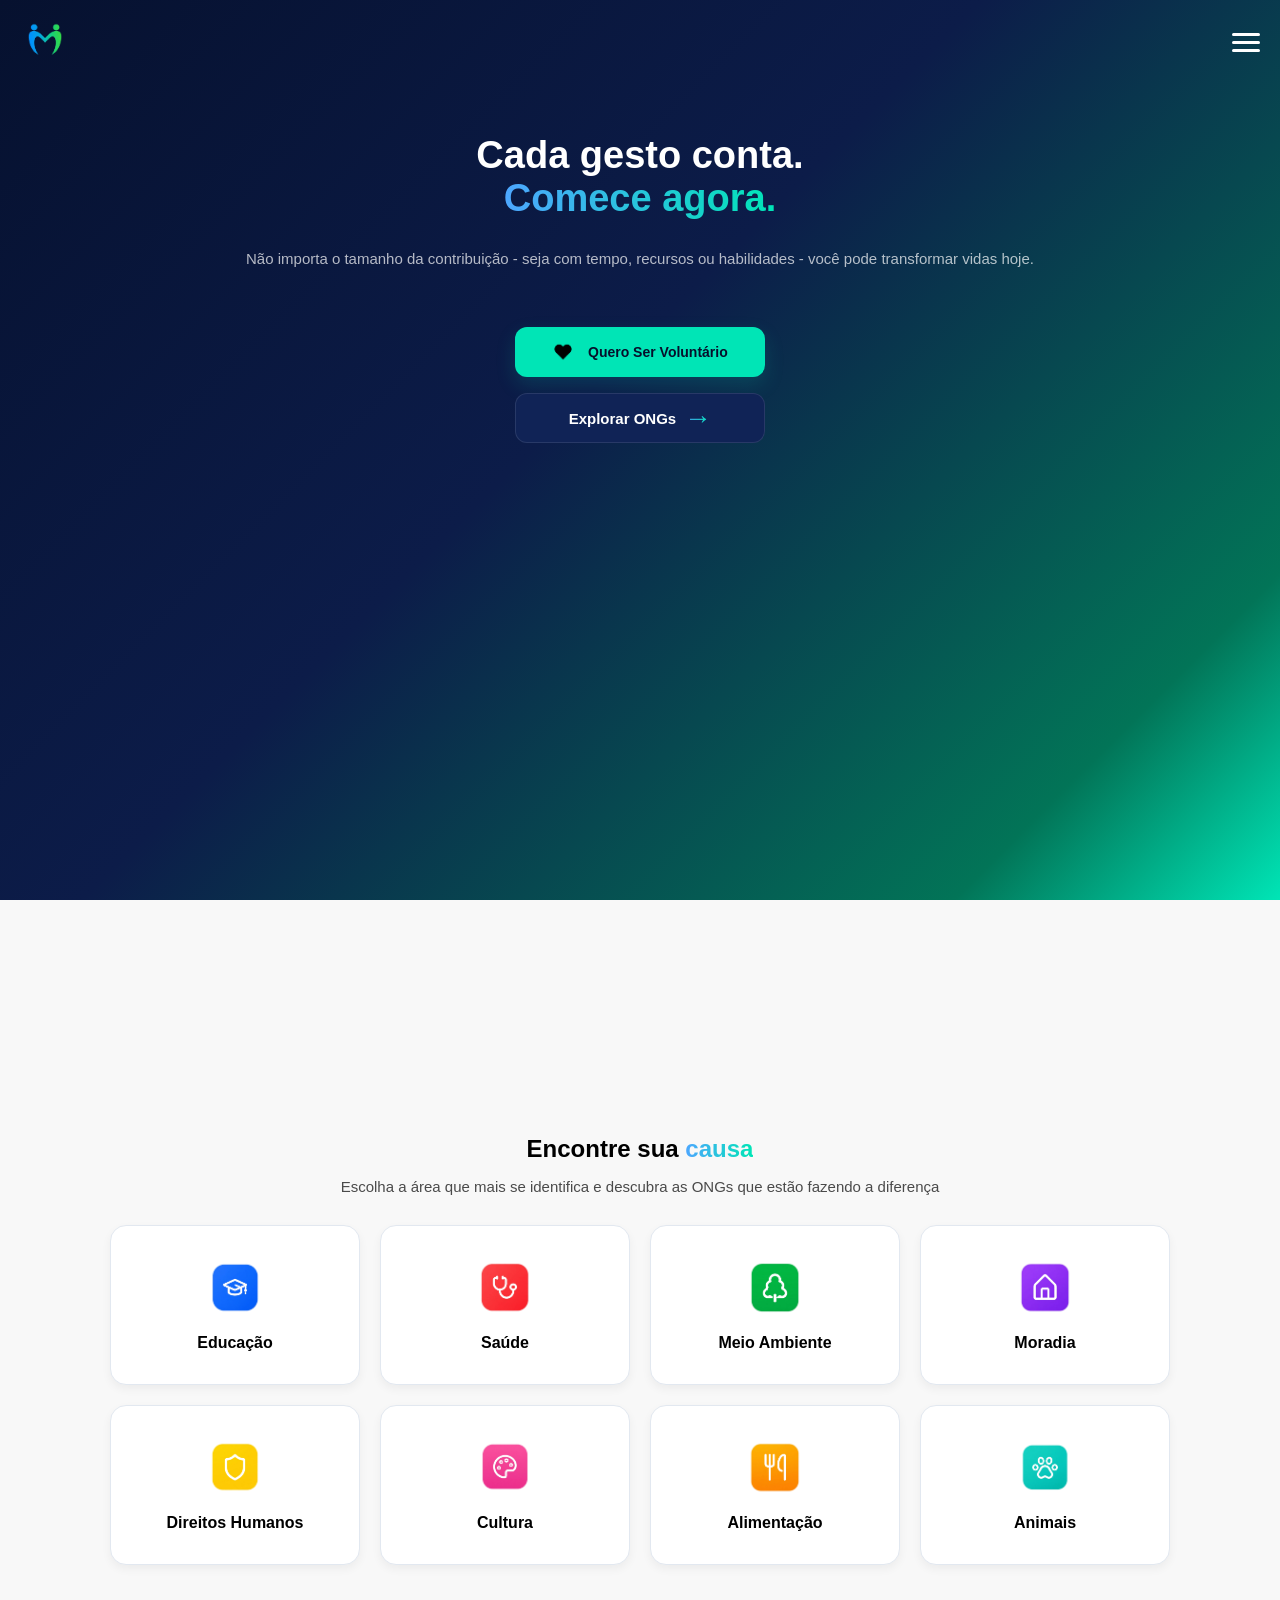
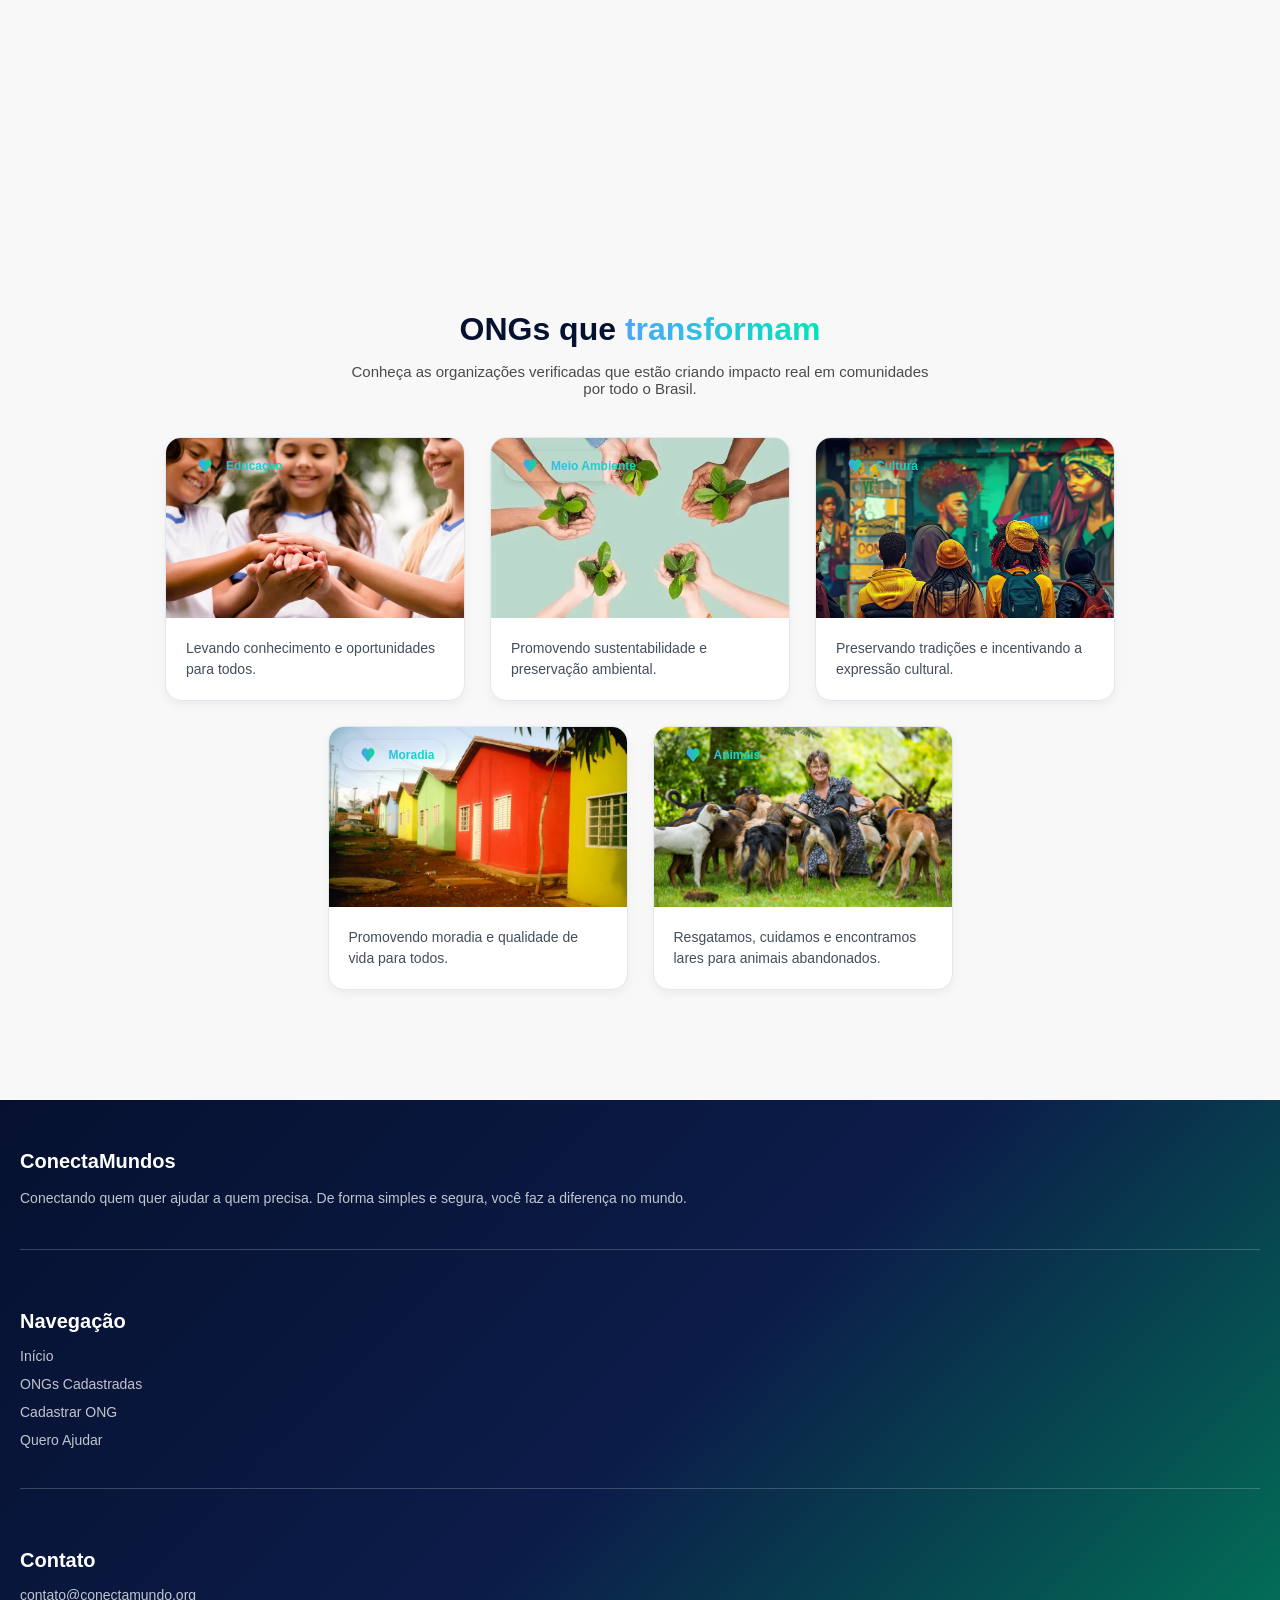
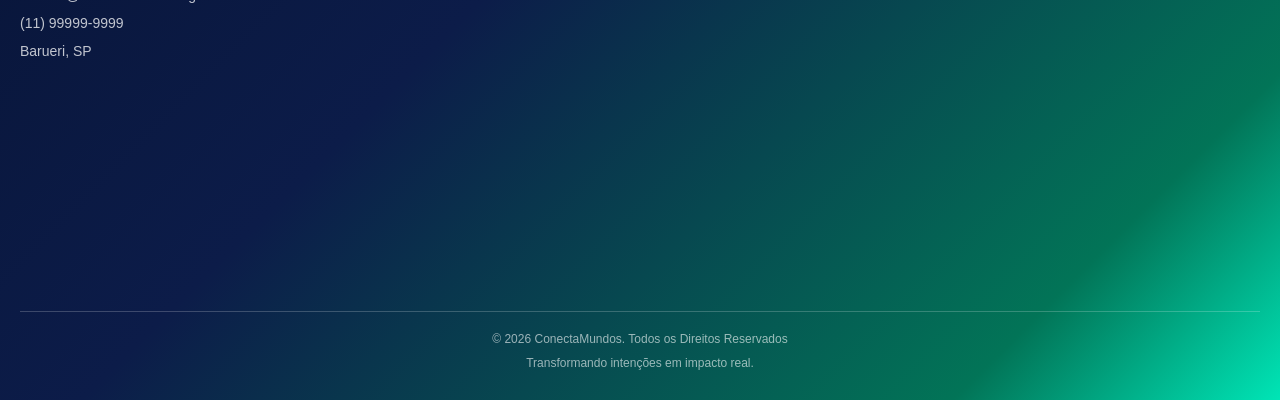
==== app/views/pages/index.html @ dbb987ae "Adicionando estrutura de pastas, footer, links, navegação mobile" ====
<!DOCTYPE html>
<html lang="pt-br">

<head>
    <meta charset="UTF-8">
    <meta name="viewport" content="width=device-width, initial-scale=1.0">
    <link rel="stylesheet" href="../../public/css/style.css">
    <title>Conecta Mundos</title>
</head>

<body>
    <section class="inicio" id="tela-inicio">
        <header>
            <div class="logo">
                <img class="logo-img" src="../../public/imagem/logo_degrade.png" alt="Logo Conecta Mundos">
            </div>

            <button class="hamburger" id="hamburger-btn" aria-label="Abrir menu">
                <span class="bar"></span>
                <span class="bar"></span>
                <span class="bar"></span>
            </button>


            <nav class="nav-menu" id="nav-menu">
                <ul>
                    <li><a href="#tela-inicio">Início</a></li>
                    <li><a href="#tela-causas">Causas</a></li>
                    <li><a href="#ongs">ONGs</a></li>
                    <li><a href="../../views/pages/login-pessoa.html" class="nav-btn">Login</a></li>
                    <li><a href="../../views/pages/cadastro-ong.html" class="nav-btn">Cadastrar ONG</a></li>
                </ul>
            </nav>
        </header>
        <main>
            <div>
                <h2 class="title">
                    Cada gesto conta. <br> <span>Comece agora.</span>
                </h2>
                <p class="inicio-p">Não importa o tamanho da contribuição - seja com tempo, recursos ou habilidades -
                    você pode transformar vidas hoje.</p>
            </div>
            <div class="botoes-hero">
                <button class="btn-voluntario">
                    <img class="coracao-icone" src="../../public/imagem/coracao.png" alt="">
                    Quero Ser Voluntário
                </button>
                <button class="btn-explorar">
                    Explorar ONGs <span class="seta">→</span>
                </button>
            </div>
        </main>
    </section>

    <section class="causas" id="tela-causas">
        <div class="texto-causas">
            <h2>Encontre sua <span>causa</span></h2>
            <p>Escolha a área que mais se identifica e descubra as ONGs que estão fazendo a diferença</p>
        </div>

        <div class="grid-causas">
            <div class="card">
                <div class="img-container"><img src="../../public/imagem/educacao_img.png" alt="Educação"></div>
                <p>Educação</p>
            </div>
            <div class="card">
                <div class="img-container"><img src="../../public/imagem/saude_img.png" alt="Saúde"></div>
                <p>Saúde</p>
            </div>
            <div class="card">
                <div class="img-container"><img src="../../public/imagem/ambiente_img.png" alt="Meio Ambiente"></div>
                <p>Meio Ambiente</p>
            </div>
            <div class="card">
                <div class="img-container"><img src="../../public/imagem/moradia_img.png" alt="Moradia"></div>
                <p>Moradia</p>
            </div>
            <div class="card">
                <div class="img-container"><img src="../../public/imagem/seguranca_img.png" alt="Direitos Humanos">
                </div>
                <p>Direitos Humanos</p>
            </div>
            <div class="card">
                <div class="img-container"><img src="../../public/imagem/cultura_img.png" alt="Cultura"></div>
                <p>Cultura</p>
            </div>
            <div class="card">
                <div class="img-container"><img src="../../public/imagem/alimentacao.png" alt="Alimentação"></div>
                <p>Alimentação</p>
            </div>
            <div class="card">
                <div class="img-container"><img src="../../public/imagem/animais_img.png" alt="Animais"></div>
                <p>Animais</p>
            </div>
        </div>
    </section>

    <section class="secao-ongs" id="ongs">
        <div class="container-ongs">
            <div class="titulo-ongs">
                <h1>ONGs que <span class="degrade-texto">transformam</span></h1>
                <p>Conheça as organizações verificadas que estão criando impacto real em comunidades por todo o Brasil.
                </p>
            </div>

            <div class="grid-ongs">
                <div class="card-ong">
                    <div class="banner-ong" style="background-image: url('../../public/imagem/ONGs_educacao.webp');">
                        <span class="tag-ong">
                            <img src="../../public/imagem/coracao.png" alt="" class="mini-coracao-tag">
                            Educação
                        </span>
                    </div>
                    <div class="info-ong">
                        <p>Levando conhecimento e oportunidades para todos.</p>
                    </div>
                </div>

                <div class="card-ong">
                    <div class="banner-ong" style="background-image: url('../../public/imagem/ONGs_ambiental.webp');">
                        <span class="tag-ong">
                            <img src="../../public/imagem/coracao.png" alt="" class="mini-coracao-tag">
                            Meio Ambiente
                        </span>
                    </div>
                    <div class="info-ong">
                        <p>Promovendo sustentabilidade e preservação ambiental.</p>
                    </div>
                </div>

                <div class="card-ong">
                    <div class="banner-ong" style="background-image: url('../../public/imagem/ONGs_cultura.avif');">
                        <span class="tag-ong">
                            <img src="../../public/imagem/coracao.png" alt="" class="mini-coracao-tag">
                            Cultura
                        </span>
                    </div>
                    <div class="info-ong">
                        <p>Preservando tradições e incentivando a expressão cultural.</p>
                    </div>
                </div>

                <div class="card-ong">
                    <div class="banner-ong" style="background-image: url('../../public/imagem/ONGs_moradia.jpg');">
                        <span class="tag-ong">
                            <img src="../../public/imagem/coracao.png" alt="" class="mini-coracao-tag">
                            Moradia
                        </span>
                    </div>
                    <div class="info-ong">
                        <p>Promovendo moradia e qualidade de vida para todos.</p>
                    </div>
                </div>

                <div class="card-ong">
                    <div class="banner-ong" style="background-image: url('../../public/imagem/ONGs_animais.jpg');">
                        <span class="tag-ong">
                            <img src="../../public/imagem/coracao.png" alt="" class="mini-coracao-tag">
                            Animais
                        </span>
                    </div>
                    <div class="info-ong">
                        <p>Resgatamos, cuidamos e encontramos lares para animais abandonados.</p>
                    </div>
                </div>
            </div>
        </div>
    </section>

    <footer class="footer-principal">
        <div class="footer-container">
            <div class="footer-coluna">
                <h3>ConectaMundos</h3>
                <p>Conectando quem quer ajudar a quem precisa. De forma simples e segura, você faz a diferença no mundo.
                </p>
            </div>

            <div class="footer-bottom"></div>

            <div class="footer-coluna">
                <h3>Navegação</h3>
                <ul>
                    <li><a href="#tela-inicio">Início</a></li>
                    <li><a href="#ongs">ONGs Cadastradas</a></li>
                    <li><a href="../../views/pages/cadastro-ong.html">Cadastrar ONG</a></li>
                    <li><a href="#tela-inicio">Quero Ajudar</a></li>
                </ul>
            </div>

            <div class="footer-bottom"></div>

            <div class="footer-coluna">
                <h3>Contato</h3>
                <ul>
                    <li>contato@conectamundo.org</li>
                    <li>(11) 99999-9999</li>
                    <li>Barueri, SP</li>
                </ul>
            </div>
        </div>

        <div class="footer-bottom">
            <p>&copy; 2026 ConectaMundos. Todos os Direitos Reservados</p>
            <p>Transformando intenções em impacto real.</p>
        </div>
    </footer>



    <script src="../../public/js/script.js"></script>
</body>

</html>
---- app/public/css/style.css ----
* {
    margin: 0;
    padding: 0;
    box-sizing: border-box;
    font-family: 'Inter', sans-serif;
    text-decoration: none;
}

html {
    scroll-behavior: smooth;
}

header {
    padding: 15px 20px;
    display: flex;
    justify-content: space-between;
    align-items: center;
    position: relative;
    z-index: 1000;
}

.logo-img {
    width: 50px;
    
}

.hamburger {
    display: flex;
    flex-direction: column;
    gap: 5px;
    background: transparent;
    border: none;
    cursor: pointer;
    z-index: 1001;
}

.hamburger .bar {
    width: 28px;
    height: 3px;
    background: #FFFFFF;
    -webkit-text-fill-color: initial;
    border-radius: 3px;
    transition: all 0.3s ease-in-out;
}

.nav-menu {
    position: fixed;
    top: 0;
    right: -100%;
    width: 70%;
    max-width: 300px;
    height: 100vh;
    background-color: #06112f;
    box-shadow: -5px 0 20px rgba(0, 0, 0, 0.4);
    display: flex;
    justify-content: center;
    align-items: center;
    transition: right 0.3s ease-in-out;
}

.nav-menu.active {
    right: 0;
}

.nav-menu ul {
    list-style: none;
    display: flex;
    flex-direction: column;
    gap: 30px;
    text-align: center;
}

.nav-menu a {
    color: #FFFFFF;
    font-size: 18px;
    font-weight: 600;
    transition: color 0.2s ease;
}

.nav-menu a:hover {
    color: #00E5B6;
}

.nav-menu .nav-btn {
    background-color: #00E5B6;
    color: #06102b;
    padding: 10px 20px;
    border-radius: 10px;
    font-weight: 700;
}

.nav-menu .nav-btn:hover {
    background-color: #00c9a0;
    color: #06102b;
}

.inicio {
    width: 100vw;
    height: 100vh;
    background: linear-gradient(135deg, #06112f 0%, #0c1c49 45%, #027457 85%, #00e5b6 100%);
}

main {
    gap: 40px;
    margin-top: 50px;
    color: white;
    display: flex;
    flex-direction: column;
    justify-content: center;
    align-items: center;
}

.title {
    font-family: Arial, Helvetica, sans-serif;
    text-align: center;
    font-size: 38px;
}

span {
    background: linear-gradient(90deg, #4da6ff, #00e5b6);
    -webkit-background-clip: text;
    background-clip: text;
    -webkit-text-fill-color: transparent;
}

.inicio-p {
    color: rgba(255, 255, 255, 0.7);
    margin-top: 30px;
    margin-left: 30px;
    margin-right: 30px;
    text-align: center;
    font-size: 15px;
}

.botoes-hero {
    margin-top: 20px;
    display: flex;
    flex-direction: column;
    gap: 16px;
}

.btn-voluntario {
    width: 250px;
    height: 50px;
    display: flex;
    align-items: center;
    gap: 5px;
    background-color: #00E5B6;
    border: none;
    padding: 16px 28px;
    border-radius: 12px;
    color: #06102b;
    font-size: 14px;
    font-weight: 700;
    cursor: pointer;
    box-shadow: 0px 8px 20px rgba(0, 229, 182, 0.15);
    transition: transform 0.2s ease, box-shadow 0.2s ease;
}

.btn-voluntario:hover {
    transform: translateY(-2px);
    box-shadow: 0px 12px 24px rgba(0, 229, 182, 0.3);
}

.coracao-icone {
    width: 40px;
    filter: brightness(0);
}

.btn-explorar {
    width: 250px;
    height: 50px;
    display: flex;
    justify-content: center;
    align-items: center;
    gap: 8px;
    background-color: #102356;
    border: 1px solid rgba(255, 255, 255, 0.1);
    padding: 16px 28px;
    border-radius: 12px;
    color: #FFFFFF;
    font-size: 15px;
    font-weight: 700;
    cursor: pointer;
    transition: transform 0.2s ease, background-color 0.2s ease;
}

.btn-explorar:hover {
    transform: translateY(-2px);
    background-color: #162e72;
}

.seta {
    font-size: 1.7rem;
}

section {
    height: 100vh;
    width: 100vw;
}

.causas {
    background-color: #F8F8F8;
    display: flex;
    justify-content: center;
    align-items: center;
    flex-direction: column;
    gap: 30px;
    padding: 60px 20px;
    height: auto; 
    min-height: 100vh;
}

.texto-causas {
    text-align: center;
}

.texto-causas p {
    color: rgba(0, 0, 0, 0.7); 
    margin-top: 15px;
    text-align: center;
    font-size: 15px;
}

.grid-causas {
    display: flex;
    flex-wrap: wrap; 
    justify-content: center;
    gap: 20px;
    max-width: 1100px;
    width: 100%;
}

.card {
    background-color: #FFFFFF;
    border-radius: 16px;
    padding: 20px 10px;
    display: flex;
    flex-direction: column;
    align-items: center;
    justify-content: center;
    gap: 16px;
    border: 1px solid #E2E8F0;
    box-shadow: 0px 4px 10px rgba(0, 0, 0, 0.05);
    transition: all 0.2s ease-in-out;
    cursor: pointer;
    width: 250px; 
    height: 160px;
}

.card:hover {
    transform: translateY(-5px);
    box-shadow: 0px 8px 18px rgba(0, 0, 0, 0.1);
    border-color: #a2c0e4;
}

.img-container {
    width: 60px;
    height: 60px;
    display: flex;
    align-items: center;
    justify-content: center;
}

.img-container img {
    max-width: 100%;
    max-height: 100%;
    object-fit: contain;
}

.card p {
    font-size: 16px;
    font-weight: 700;
    color: #000000;
}

.secao-ongs {
    background-color: #F8F8F8;
    width: 100vw;
    height: auto;
    min-height: 100vh;
    padding: 60px 20px;
    display: flex;
    justify-content: center;
    align-items: center;
    box-sizing: border-box;
}

.container-ongs {
    max-width: 1100px;
    width: 100%;
    display: flex;
    flex-direction: column;
    align-items: center;
    gap: 40px;
}

.titulo-ongs {
    display: flex;
    flex-direction: column;
    align-items: center;
    text-align: center;
}

.titulo-ongs h1 {
    font-size: 32px;
    font-weight: 700;
    color: #06112f;
    margin-bottom: 15px;
}

.titulo-ongs p {
    color: rgba(0, 0, 0, 0.7);
    font-size: 15px;
    max-width: 600px;
}

.grid-ongs {
    display: flex;
    flex-direction: row;
    flex-wrap: wrap;
    justify-content: center;
    align-items: stretch;
    gap: 25px;
    width: 100%;
}

.card-ong {
    background-color: #FFFFFF;
    border-radius: 16px;
    overflow: hidden;
    width: 300px;
    display: flex;
    flex-direction: column;
    border: 1px solid #E2E8F0;
    box-shadow: 0px 4px 10px rgba(0, 0, 0, 0.05);
    cursor: pointer;
}

.card-ong:hover {
    transform: translateY(-5px);
    box-shadow: 0px 12px 24px rgba(0, 0, 0, 0.1);
}

.banner-ong {
    height: 180px;
    width: 100%;
    background-size: cover;
    background-position: center;
    display: flex;
    flex-direction: column;
    justify-content: flex-start;
    align-items: flex-start;
    padding: 12px;
    box-sizing: border-box;
}

.tag-ong {
    background-color: rgb(255, 255, 255);
    padding: 6px 12px;
    border-radius: 20px;
    display: flex;
    flex-direction: row;
    align-items: center;
    gap: 6px;
    font-size: 12px;
    font-weight: 700;
    color: #06112f;
    box-shadow: 0 2px 6px rgba(0,0,0,0.1);
}

.mini-coracao-tag {
    width: 30px;
    height: 20px;
}

.info-ong {
    display: flex;
    flex-direction: column;
    padding: 20px;
}

.info-ong p {
    font-size: 14px;
    color: #434e5c;
    line-height: 1.5;
    margin: 0;
}

.footer-principal {
    width: 100vw;
    min-height: 100vh;
    background: linear-gradient(135deg, #06112f 0%, #0c1c49 45%, #027457 85%, #00e5b6 100%);
    color: #FFFFFF;
    display: flex;
    flex-direction: column;
    justify-content: space-between;
    padding: 50px 20px 30px 20px;
    box-sizing: border-box;
}

.footer-container {
    display: flex;
    flex-direction: column;
    gap: 40px;
    width: 100%;
}

.footer-coluna {
    display: flex;
    flex-direction: column;
    gap: 15px;
}

.footer-coluna h3 {
    font-size: 20px;
    font-weight: 700;
}

.footer-coluna p {
    font-size: 14px;
    color: rgba(255, 255, 255, 0.75);
    line-height: 1.5;
}

.footer-coluna ul {
    list-style: none;
    display: flex;
    flex-direction: column;
    gap: 12px;
}

.footer-coluna ul li, 
.footer-coluna ul a {
    font-size: 14px;
    color: rgba(255, 255, 255, 0.75);
    transition: color 0.2s ease;
}

.footer-coluna ul a:hover {
    color: #00E5B6;
}

.footer-bottom {
    border-top: 1px solid rgba(255, 255, 255, 0.2);
    padding-top: 20px;
    display: flex;
    flex-direction: column;
    gap: 10px;
    text-align: center;
}

.footer-bottom p {
    font-size: 12px;
    color: rgba(255, 255, 255, 0.6);
}
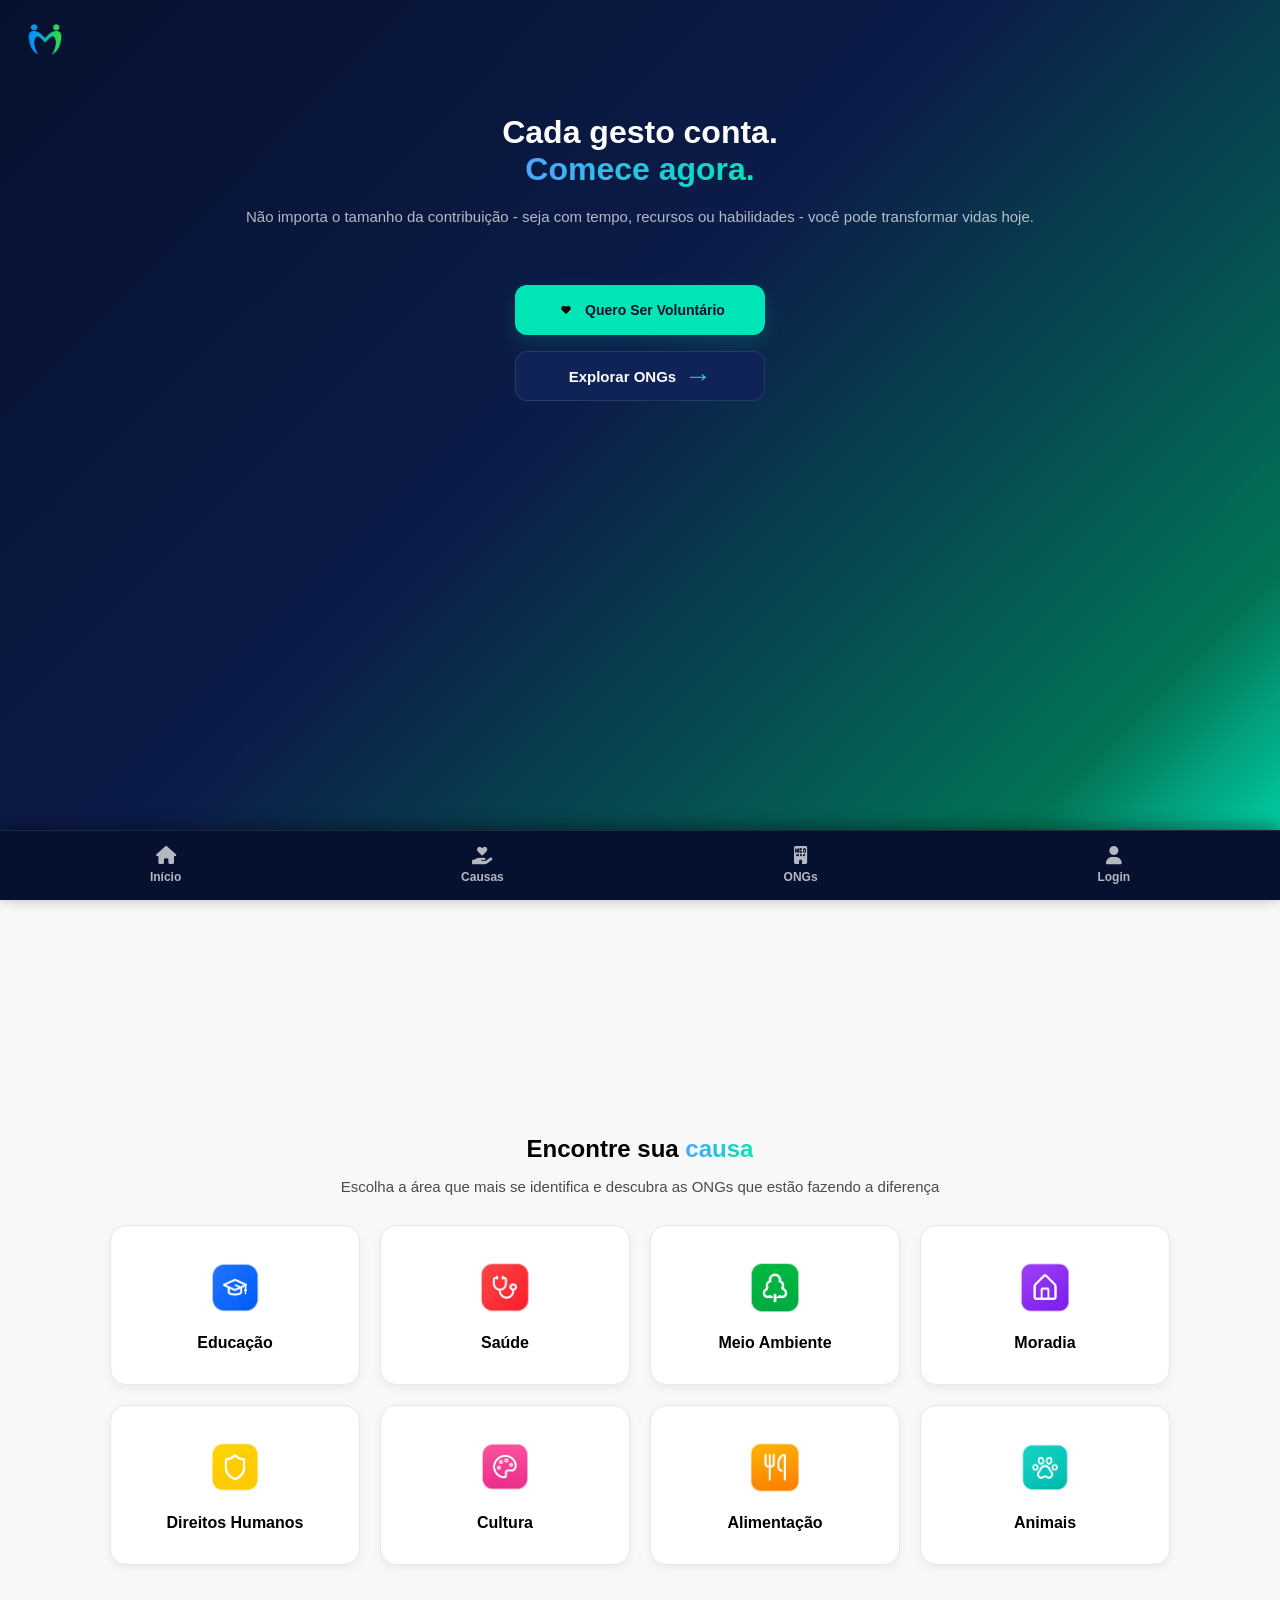
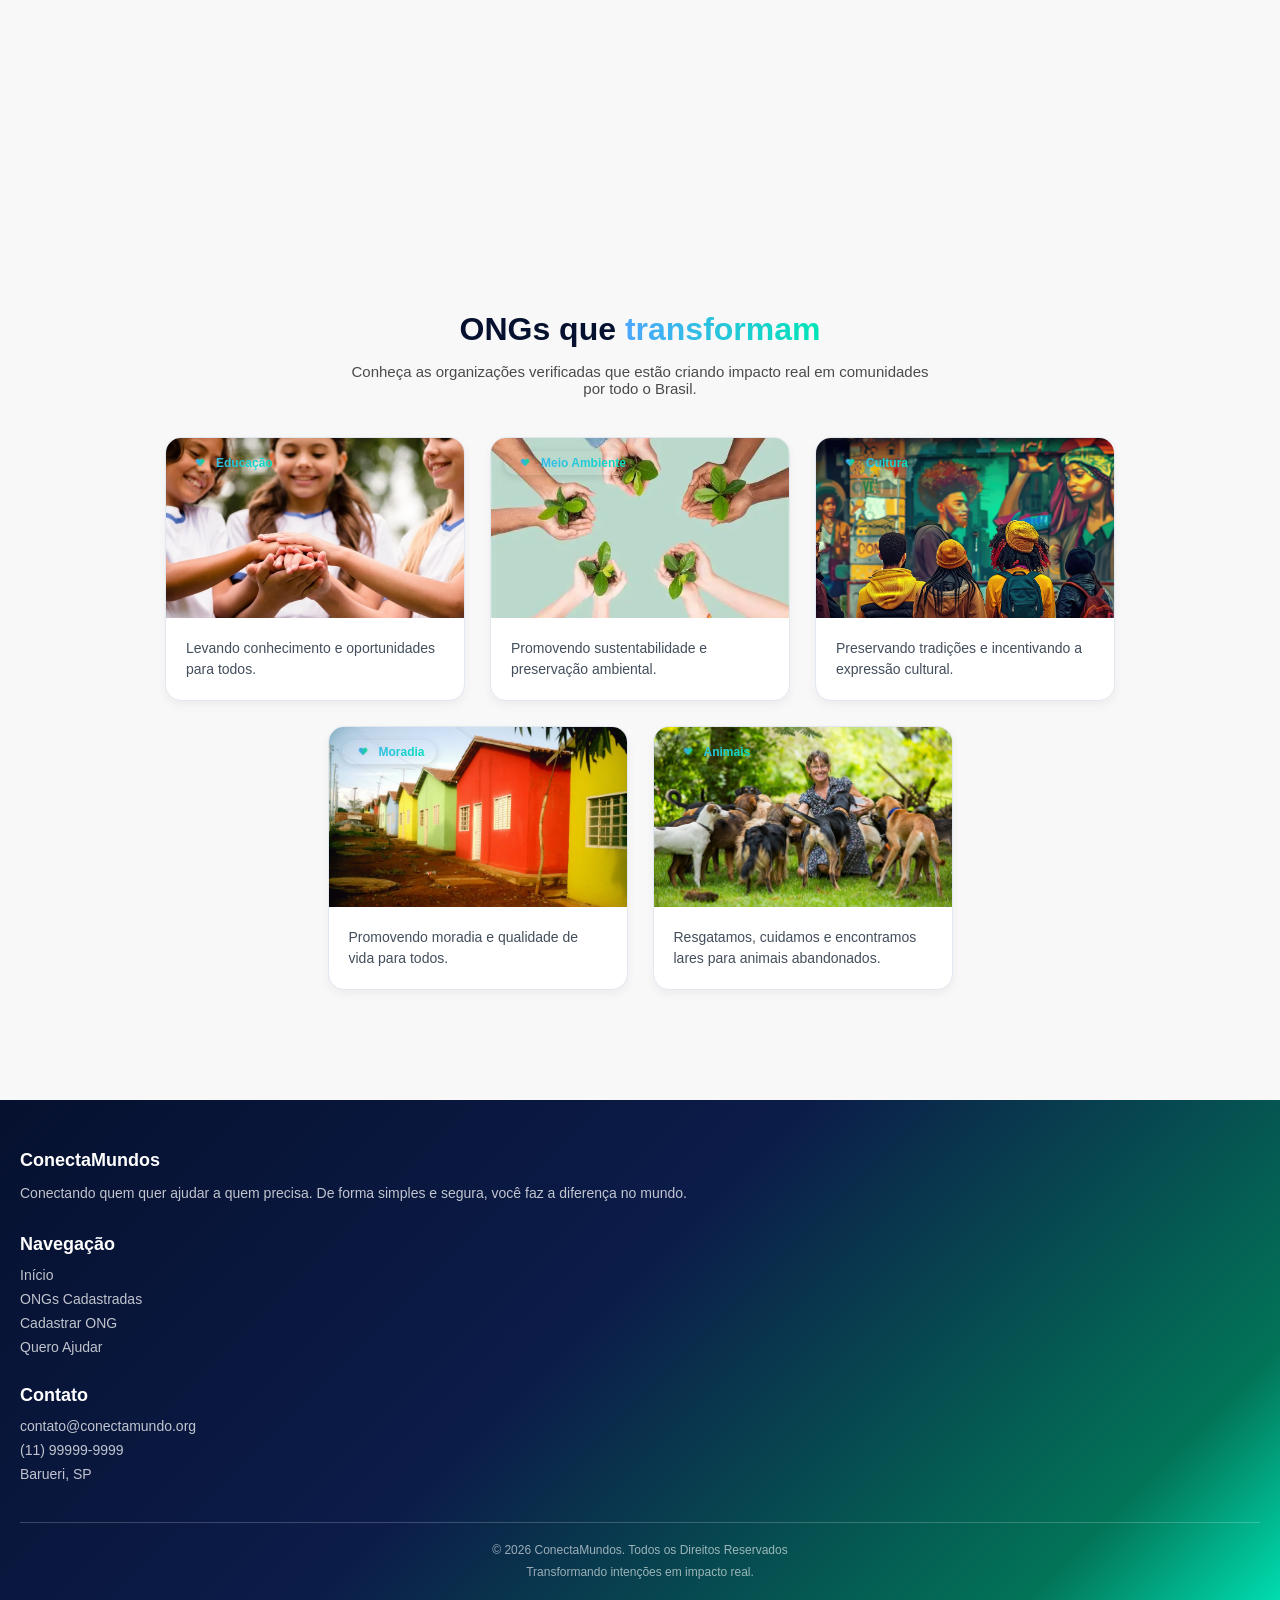
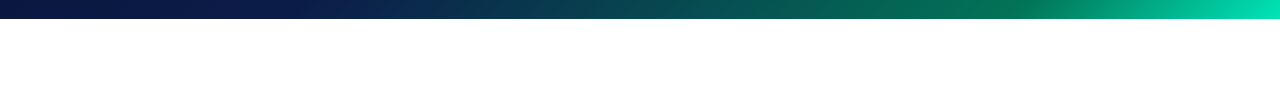
==== commit 1c8c1044: "Adicionando nav melhorada, tela de login ONGs, Icones, padronização de tamahos de imagens" ====
--- a/app/views/pages/index.html
+++ b/app/views/pages/index.html
@@ -5,6 +5,7 @@
     <meta charset="UTF-8">
     <meta name="viewport" content="width=device-width, initial-scale=1.0">
     <link rel="stylesheet" href="../../public/css/style.css">
+    <link rel="stylesheet" href="https://cdnjs.cloudflare.com/ajax/libs/font-awesome/6.5.2/css/all.min.css">
     <title>Conecta Mundos</title>
 </head>
 
@@ -14,31 +15,14 @@
             <div class="logo">
                 <img class="logo-img" src="../../public/imagem/logo_degrade.png" alt="Logo Conecta Mundos">
             </div>
-
-            <button class="hamburger" id="hamburger-btn" aria-label="Abrir menu">
-                <span class="bar"></span>
-                <span class="bar"></span>
-                <span class="bar"></span>
-            </button>
-
-
-            <nav class="nav-menu" id="nav-menu">
-                <ul>
-                    <li><a href="#tela-inicio">Início</a></li>
-                    <li><a href="#tela-causas">Causas</a></li>
-                    <li><a href="#ongs">ONGs</a></li>
-                    <li><a href="../../views/pages/login-pessoa.html" class="nav-btn">Login</a></li>
-                    <li><a href="../../views/pages/cadastro-ong.html" class="nav-btn">Cadastrar ONG</a></li>
-                </ul>
-            </nav>
         </header>
+
         <main>
             <div>
                 <h2 class="title">
                     Cada gesto conta. <br> <span>Comece agora.</span>
                 </h2>
-                <p class="inicio-p">Não importa o tamanho da contribuição - seja com tempo, recursos ou habilidades -
-                    você pode transformar vidas hoje.</p>
+                <p class="inicio-p">Não importa o tamanho da contribuição - seja com tempo, recursos ou habilidades - você pode transformar vidas hoje.</p>
             </div>
             <div class="botoes-hero">
                 <button class="btn-voluntario">
@@ -76,8 +60,7 @@
                 <p>Moradia</p>
             </div>
             <div class="card">
-                <div class="img-container"><img src="../../public/imagem/seguranca_img.png" alt="Direitos Humanos">
-                </div>
+                <div class="img-container"><img src="../../public/imagem/seguranca_img.png" alt="Direitos Humanos"></div>
                 <p>Direitos Humanos</p>
             </div>
             <div class="card">
@@ -99,8 +82,7 @@
         <div class="container-ongs">
             <div class="titulo-ongs">
                 <h1>ONGs que <span class="degrade-texto">transformam</span></h1>
-                <p>Conheça as organizações verificadas que estão criando impacto real em comunidades por todo o Brasil.
-                </p>
+                <p>Conheça as organizações verificadas que estão criando impacto real em comunidades por todo o Brasil.</p>
             </div>
 
             <div class="grid-ongs">
@@ -171,11 +153,8 @@
         <div class="footer-container">
             <div class="footer-coluna">
                 <h3>ConectaMundos</h3>
-                <p>Conectando quem quer ajudar a quem precisa. De forma simples e segura, você faz a diferença no mundo.
-                </p>
-            </div>
-
-            <div class="footer-bottom"></div>
+                <p>Conectando quem quer ajudar a quem precisa. De forma simples e segura, você faz a diferença no mundo.</p>
+            </div>
 
             <div class="footer-coluna">
                 <h3>Navegação</h3>
@@ -187,8 +166,6 @@
                 </ul>
             </div>
 
-            <div class="footer-bottom"></div>
-
             <div class="footer-coluna">
                 <h3>Contato</h3>
                 <ul>
@@ -205,7 +182,35 @@
         </div>
     </footer>
 
-
+    <!-- Barra de Navegação Fixa Inferior -->
+    <nav class="nav-bottom" id="nav-menu">
+        <ul>
+            <li>
+                <a href="#tela-inicio">
+                    <i class="fa-solid fa-house"></i>
+                    <span>Início</span>
+                </a>
+            </li>
+            <li>
+                <a href="#tela-causas">
+                    <i class="fa-solid fa-hand-holding-heart"></i>
+                    <span>Causas</span>
+                </a>
+            </li>
+            <li>
+                <a href="#ongs">
+                    <i class="fa-solid fa-building-ngo"></i>
+                    <span>ONGs</span>
+                </a>
+            </li>
+            <li>
+                <a href="../../views/pages/login-pessoa.html">
+                    <i class="fa-solid fa-user"></i>
+                    <span>Login</span>
+                </a>
+            </li>
+        </ul>
+    </nav>
 
     <script src="../../public/js/script.js"></script>
 </body>
--- a/app/public/css/style.css
+++ b/app/public/css/style.css
@@ -10,90 +10,75 @@
     scroll-behavior: smooth;
 }
 
+body {
+    padding-bottom: 70px; 
+}
+
 header {
     padding: 15px 20px;
     display: flex;
-    justify-content: space-between;
-    align-items: center;
     position: relative;
     z-index: 1000;
 }
 
 .logo-img {
     width: 50px;
-    
-}
-
-.hamburger {
-    display: flex;
-    flex-direction: column;
+}
+
+/* === MENU DE NAVEGAÇÃO INFERIOR FIXO (MOBILE FIRST) === */
+.nav-bottom {
+    position: fixed;
+    bottom: 0;
+    left: 0;
+    width: 100%;
+    height: 70px;
+    background-color: #06112f;
+    box-shadow: 0 -4px 15px rgba(0, 0, 0, 0.4);
+    display: flex;
+    justify-content: center;
+    align-items: center;
+    z-index: 2000;
+    border-top: 1px solid rgba(255, 255, 255, 0.1);
+}
+
+.nav-bottom ul {
+    list-style: none;
+    display: flex;
+    justify-content: space-around;
+    align-items: center;
+    width: 100%;
+    padding: 0 10px;
+}
+
+.nav-bottom a {
+    color: rgba(255, 255, 255, 0.7);
+    font-size: 12px;
+    font-weight: 600;
+    display: flex;
+    flex-direction: column;
+    align-items: center;
     gap: 5px;
-    background: transparent;
-    border: none;
-    cursor: pointer;
-    z-index: 1001;
-}
-
-.hamburger .bar {
-    width: 28px;
-    height: 3px;
-    background: #FFFFFF;
-    -webkit-text-fill-color: initial;
-    border-radius: 3px;
-    transition: all 0.3s ease-in-out;
-}
-
-.nav-menu {
-    position: fixed;
-    top: 0;
-    right: -100%;
-    width: 70%;
-    max-width: 300px;
-    height: 100vh;
-    background-color: #06112f;
-    box-shadow: -5px 0 20px rgba(0, 0, 0, 0.4);
-    display: flex;
-    justify-content: center;
-    align-items: center;
-    transition: right 0.3s ease-in-out;
-}
-
-.nav-menu.active {
-    right: 0;
-}
-
-.nav-menu ul {
-    list-style: none;
-    display: flex;
-    flex-direction: column;
-    gap: 30px;
-    text-align: center;
-}
-
-.nav-menu a {
-    color: #FFFFFF;
+    transition: color 0.2s ease;
+}
+
+.nav-bottom a i {
     font-size: 18px;
-    font-weight: 600;
-    transition: color 0.2s ease;
-}
-
-.nav-menu a:hover {
+}
+
+/* Sobrescreve a regra global de span para manter a cor normal no menu */
+.nav-bottom a span {
+    background: none;
+    -webkit-background-clip: initial;
+    background-clip: initial;
+    -webkit-text-fill-color: currentColor;
+}
+
+.nav-bottom a:hover,
+.nav-bottom a:active {
     color: #00E5B6;
 }
 
-.nav-menu .nav-btn {
-    background-color: #00E5B6;
-    color: #06102b;
-    padding: 10px 20px;
-    border-radius: 10px;
-    font-weight: 700;
-}
-
-.nav-menu .nav-btn:hover {
-    background-color: #00c9a0;
-    color: #06102b;
-}
-
+/* Estilos das seções */
 .inicio {
     width: 100vw;
     height: 100vh;
@@ -102,7 +87,7 @@
 
 main {
     gap: 40px;
-    margin-top: 50px;
+    margin-top: 30px;
     color: white;
     display: flex;
     flex-direction: column;
@@ -113,7 +98,7 @@
 .title {
     font-family: Arial, Helvetica, sans-serif;
     text-align: center;
-    font-size: 38px;
+    font-size: 32px;
 }
 
 span {
@@ -125,9 +110,7 @@
 
 .inicio-p {
     color: rgba(255, 255, 255, 0.7);
-    margin-top: 30px;
-    margin-left: 30px;
-    margin-right: 30px;
+    margin: 20px 30px 0 30px;
     text-align: center;
     font-size: 15px;
 }
@@ -137,6 +120,7 @@
     display: flex;
     flex-direction: column;
     gap: 16px;
+    align-items: center;
 }
 
 .btn-voluntario {
@@ -144,10 +128,11 @@
     height: 50px;
     display: flex;
     align-items: center;
-    gap: 5px;
+    justify-content: center;
+    gap: 8px;
     background-color: #00E5B6;
     border: none;
-    padding: 16px 28px;
+    padding: 0 28px;
     border-radius: 12px;
     color: #06102b;
     font-size: 14px;
@@ -163,7 +148,7 @@
 }
 
 .coracao-icone {
-    width: 40px;
+    width: 22px;
     filter: brightness(0);
 }
 
@@ -176,7 +161,7 @@
     gap: 8px;
     background-color: #102356;
     border: 1px solid rgba(255, 255, 255, 0.1);
-    padding: 16px 28px;
+    padding: 0 28px;
     border-radius: 12px;
     color: #FFFFFF;
     font-size: 15px;
@@ -195,7 +180,6 @@
 }
 
 section {
-    height: 100vh;
     width: 100vw;
 }
 
@@ -207,7 +191,6 @@
     flex-direction: column;
     gap: 30px;
     padding: 60px 20px;
-    height: auto; 
     min-height: 100vh;
 }
 
@@ -277,7 +260,6 @@
 .secao-ongs {
     background-color: #F8F8F8;
     width: 100vw;
-    height: auto;
     min-height: 100vh;
     padding: 60px 20px;
     display: flex;
@@ -370,8 +352,8 @@
 }
 
 .mini-coracao-tag {
-    width: 30px;
-    height: 20px;
+    width: 20px;
+    height: auto;
 }
 
 .info-ong {
@@ -389,31 +371,32 @@
 
 .footer-principal {
     width: 100vw;
-    min-height: 100vh;
+    min-height: auto;
     background: linear-gradient(135deg, #06112f 0%, #0c1c49 45%, #027457 85%, #00e5b6 100%);
     color: #FFFFFF;
     display: flex;
     flex-direction: column;
     justify-content: space-between;
-    padding: 50px 20px 30px 20px;
+    padding: 50px 20px 40px 20px;
     box-sizing: border-box;
+    gap: 40px;
 }
 
 .footer-container {
     display: flex;
     flex-direction: column;
-    gap: 40px;
+    gap: 30px;
     width: 100%;
 }
 
 .footer-coluna {
     display: flex;
     flex-direction: column;
-    gap: 15px;
+    gap: 12px;
 }
 
 .footer-coluna h3 {
-    font-size: 20px;
+    font-size: 18px;
     font-weight: 700;
 }
 
@@ -427,7 +410,7 @@
     list-style: none;
     display: flex;
     flex-direction: column;
-    gap: 12px;
+    gap: 8px;
 }
 
 .footer-coluna ul li, 
@@ -446,7 +429,7 @@
     padding-top: 20px;
     display: flex;
     flex-direction: column;
-    gap: 10px;
+    gap: 8px;
     text-align: center;
 }
 
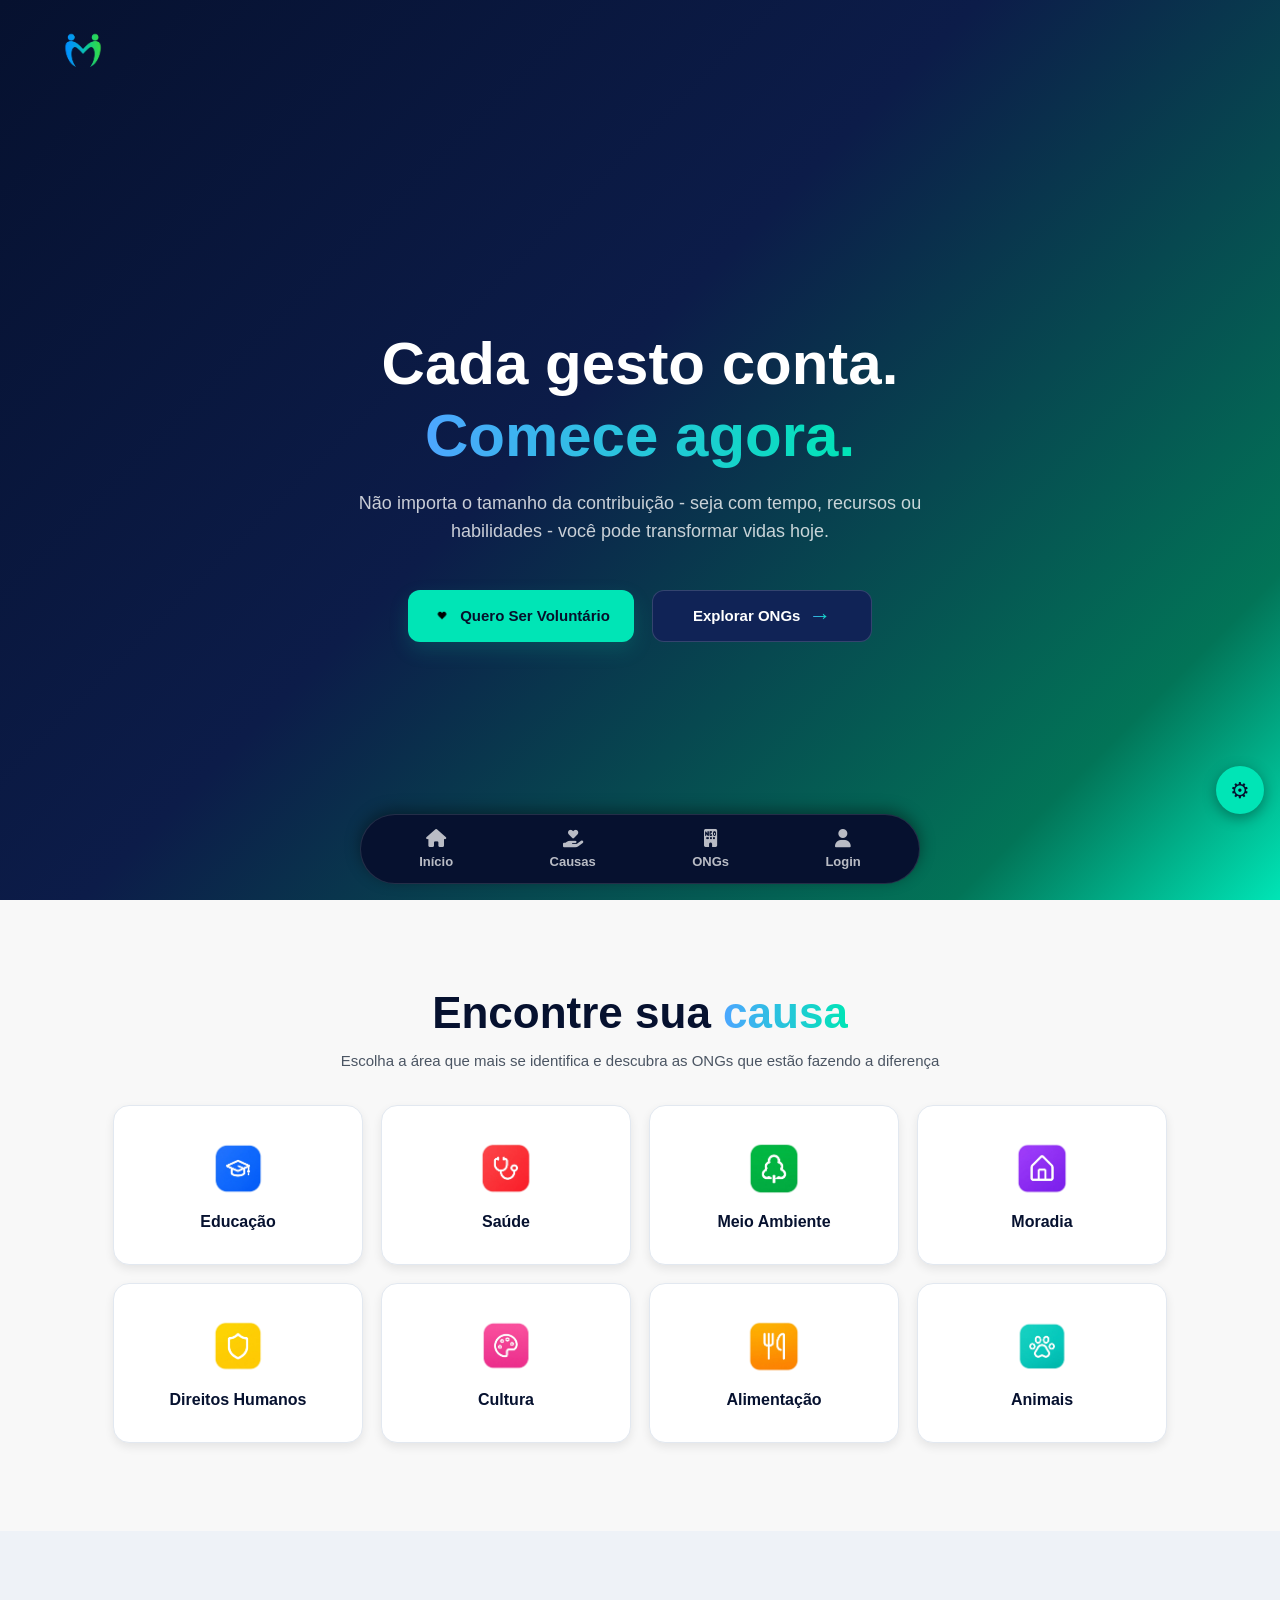
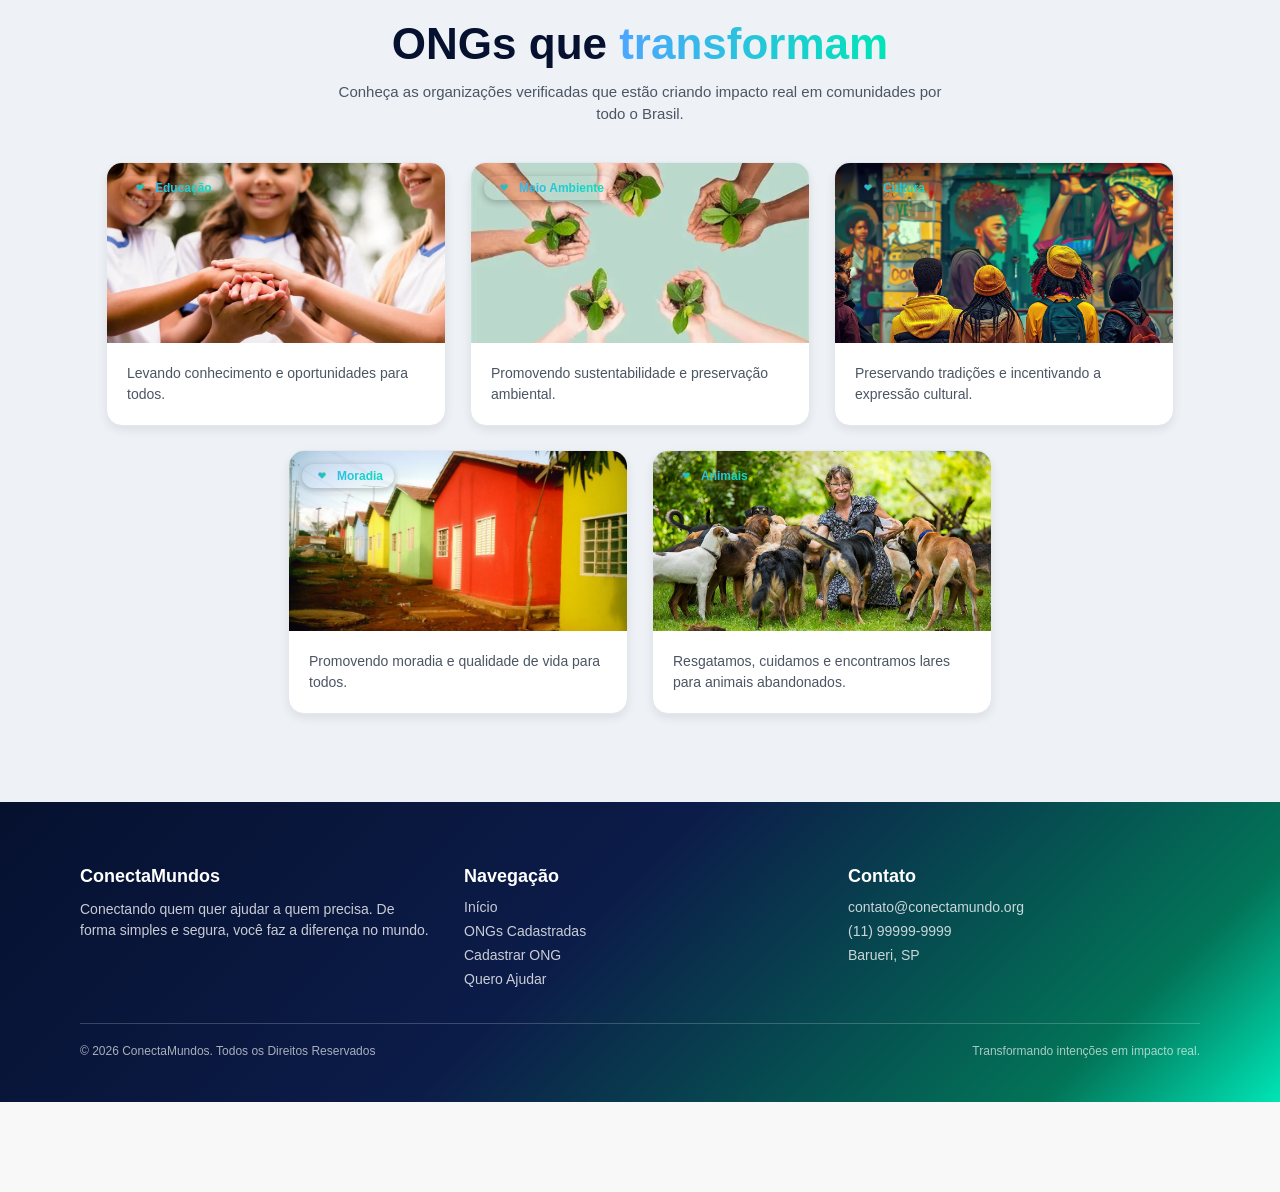
==== commit 33b7d28e: "adicionando mais coisas" ====
--- a/app/views/pages/index.html
+++ b/app/views/pages/index.html
@@ -4,9 +4,11 @@
 <head>
     <meta charset="UTF-8">
     <meta name="viewport" content="width=device-width, initial-scale=1.0">
+    <link rel="stylesheet" href="../../public/css/config.css">
     <link rel="stylesheet" href="../../public/css/style.css">
     <link rel="stylesheet" href="https://cdnjs.cloudflare.com/ajax/libs/font-awesome/6.5.2/css/all.min.css">
     <title>Conecta Mundos</title>
+    <script src="../../public/js/config.js"></script>
 </head>
 
 <body>
@@ -25,13 +27,13 @@
                 <p class="inicio-p">Não importa o tamanho da contribuição - seja com tempo, recursos ou habilidades - você pode transformar vidas hoje.</p>
             </div>
             <div class="botoes-hero">
-                <button class="btn-voluntario">
+                <a href="./login-pessoa.html" class="btn-voluntario">
                     <img class="coracao-icone" src="../../public/imagem/coracao.png" alt="">
                     Quero Ser Voluntário
-                </button>
-                <button class="btn-explorar">
+                </a>
+                <a href="#ongs" class="btn-explorar">
                     Explorar ONGs <span class="seta">→</span>
-                </button>
+                </a>
             </div>
         </main>
     </section>
@@ -212,6 +214,35 @@
         </ul>
     </nav>
 
+    <!-- Configurações (fonte e tema) -->
+    <!-- Na index usa "config-com-nav" para ficar acima da barra inferior -->
+    <div class="config config-com-nav">
+        <div class="config-painel" id="config-painel" hidden>
+            <h3>Configurações</h3>
+
+            <div class="config-grupo">
+                <span>Tamanho da fonte</span>
+                <div class="config-linha">
+                    <button type="button" id="fonte-menos" aria-label="Diminuir fonte">A−</button>
+                    <div class="config-valor" id="fonte-valor" aria-live="polite">100%</div>
+                    <button type="button" id="fonte-mais" aria-label="Aumentar fonte">A+</button>
+                </div>
+            </div>
+
+            <div class="config-grupo">
+                <span>Tema</span>
+                <div class="config-linha">
+                    <button type="button" id="tema-claro">☀ Claro</button>
+                    <button type="button" id="tema-escuro">🌙 Escuro</button>
+                </div>
+            </div>
+
+            <button type="button" class="config-restaurar" id="config-restaurar">Restaurar padrão</button>
+        </div>
+
+        <button type="button" class="config-botao" id="config-abrir" aria-label="Abrir configurações" aria-expanded="false" aria-controls="config-painel">⚙</button>
+    </div>
+
     <script src="../../public/js/script.js"></script>
 </body>
 
--- a/app/public/css/config.css
+++ b/app/public/css/config.css
@@ -0,0 +1,215 @@
+/* =====================================================
+   config.css - cores dos temas + painel de configurações
+   Carregue em TODAS as páginas, ANTES do style.css/login.css
+   ===================================================== */
+
+/* ---------- Tema claro (padrão) ---------- */
+:root {
+    --fundo: #f8f8f8;
+    --fundo-alt: #eef2f7;
+    --superficie: #ffffff;
+    --texto: #06112f;
+    --texto-suave: #4b5563;
+    --borda: #e2e8f0;
+    --borda-campo: #cccccc;
+    --campo: #fafafa;
+    --sombra: rgba(0, 0, 0, 0.08);
+}
+
+/* ---------- Tema escuro ---------- */
+[data-tema="escuro"] {
+    --fundo: #0a1226;
+    --fundo-alt: #0e1932;
+    --superficie: #131d38;
+    --texto: #eef2ff;
+    --texto-suave: #b4bfd6;
+    --borda: #26324f;
+    --borda-campo: #3a4a6e;
+    --campo: #0e1730;
+    --sombra: rgba(0, 0, 0, 0.5);
+    color-scheme: dark;
+}
+
+/* ---------- Acessibilidade ---------- */
+a:focus-visible,
+button:focus-visible,
+input:focus-visible,
+select:focus-visible,
+textarea:focus-visible {
+    outline: 3px solid #4da6ff;
+    outline-offset: 2px;
+}
+
+@media (prefers-reduced-motion: reduce) {
+    * {
+        transition: none !important;
+        scroll-behavior: auto !important;
+    }
+}
+
+/* =====================================================
+   PAINEL DE CONFIGURAÇÕES
+   ===================================================== */
+.config {
+    position: fixed;
+    right: 16px;
+    bottom: 16px;
+    z-index: 3000;
+    display: flex;
+    flex-direction: column;
+    align-items: flex-end;
+    gap: 12px;
+}
+
+/* usado só na index, onde existe a barra de navegação embaixo */
+.config-com-nav {
+    bottom: 86px;
+}
+
+.config-botao {
+    width: 48px;
+    height: 48px;
+    display: flex;
+    justify-content: center;
+    align-items: center;
+    background-color: #00E5B6;
+    color: #06112f;
+    border: none;
+    border-radius: 50%;
+    font-size: 1.4rem;
+    cursor: pointer;
+    box-shadow: 0 4px 14px rgba(0, 0, 0, 0.35);
+    transition: transform 0.2s ease;
+}
+
+.config-botao:hover {
+    transform: scale(1.08);
+}
+
+.config-painel {
+    width: 264px;
+    max-width: calc(100vw - 32px);
+    padding: 18px;
+    display: flex;
+    flex-direction: column;
+    gap: 16px;
+    background-color: var(--superficie);
+    color: var(--texto);
+    border: 1px solid var(--borda);
+    border-radius: 16px;
+    box-shadow: 0 10px 30px var(--sombra);
+}
+
+.config-painel[hidden] {
+    display: none;
+}
+
+.config-painel h3 {
+    font-size: 1.05rem;
+}
+
+.config-grupo {
+    display: flex;
+    flex-direction: column;
+    gap: 8px;
+}
+
+.config-grupo > span {
+    font-size: 0.85rem;
+    font-weight: 600;
+    color: var(--texto-suave);
+    /* cancela o degradê global dos <span> do style.css / login.css */
+    background: none;
+    -webkit-background-clip: initial;
+    background-clip: initial;
+    -webkit-text-fill-color: currentColor;
+}
+
+.config-linha {
+    display: flex;
+    gap: 8px;
+}
+
+.config-linha button,
+.config-restaurar {
+    flex: 1;
+    min-height: 40px;
+    padding: 6px 10px;
+    background-color: var(--campo);
+    color: var(--texto);
+    border: 1px solid var(--borda-campo);
+    border-radius: 10px;
+    font-size: 0.9rem;
+    font-weight: 600;
+    cursor: pointer;
+}
+
+.config-linha button:hover:not(:disabled),
+.config-restaurar:hover {
+    border-color: #00E5B6;
+}
+
+.config-linha button:disabled {
+    opacity: 0.4;
+    cursor: not-allowed;
+}
+
+/* botão do tema que está ativo */
+.config-linha button[aria-pressed="true"] {
+    background-color: #00E5B6;
+    border-color: #00E5B6;
+    color: #06112f;
+}
+
+.config-valor {
+    flex: 1;
+    display: flex;
+    justify-content: center;
+    align-items: center;
+    font-weight: 700;
+}
+
+
+html[data-tema="escuro"] body {
+    background-color: #0a1226;
+    color: #eef2ff;
+}
+
+html[data-tema="escuro"] header {
+    background-color: #131d38;
+    border-color: #26324f;
+}
+
+html[data-tema="escuro"] .title h2,
+html[data-tema="escuro"] .link-secundario,
+html[data-tema="escuro"] legend,
+html[data-tema="escuro"] .campo label,
+html[data-tema="escuro"] .logins a {
+    color: #eef2ff;
+}
+
+html[data-tema="escuro"] .subtitulo,
+html[data-tema="escuro"] .logins,
+html[data-tema="escuro"] .divisao {
+    color: #b4bfd6;
+}
+
+html[data-tema="escuro"] .btn-voltar,
+html[data-tema="escuro"] .login-btn,
+html[data-tema="escuro"] fieldset {
+    background-color: #131d38;
+    border-color: #3a4a6e;
+    color: #eef2ff;
+}
+
+html[data-tema="escuro"] input,
+html[data-tema="escuro"] select,
+html[data-tema="escuro"] textarea {
+    background-color: #0e1730;
+    border-color: #3a4a6e;
+    color: #eef2ff;
+}
+
+html[data-tema="escuro"] hr {
+    background-color: #3a4a6e;
+}
--- a/app/public/css/style.css
+++ b/app/public/css/style.css
@@ -11,18 +11,31 @@
 }
 
 body {
-    padding-bottom: 70px; 
+    width: 100%;
+    overflow-x: hidden;
+    padding-bottom: 5.5rem;
+    background-color: var(--fundo);
+    color: var(--texto);
+    transition: background-color 0.25s ease, color 0.25s ease;
+}
+
+img {
+    max-width: 100%;
 }
 
 header {
-    padding: 15px 20px;
-    display: flex;
+    padding: 16px 20px;
+    display: flex;
+    justify-content: space-between;
+    align-items: center;
     position: relative;
     z-index: 1000;
 }
 
 .logo-img {
-    width: 50px;
+    width: 48px;
+    height: auto;
+    display: block;
 }
 
 /* === MENU DE NAVEGAÇÃO INFERIOR FIXO (MOBILE FIRST) === */
@@ -31,7 +44,7 @@
     bottom: 0;
     left: 0;
     width: 100%;
-    height: 70px;
+    min-height: 70px;
     background-color: #06112f;
     box-shadow: 0 -4px 15px rgba(0, 0, 0, 0.4);
     display: flex;
@@ -47,25 +60,26 @@
     justify-content: space-around;
     align-items: center;
     width: 100%;
+    max-width: 720px;
     padding: 0 10px;
 }
 
 .nav-bottom a {
-    color: rgba(255, 255, 255, 0.7);
-    font-size: 12px;
+    color: rgba(255, 255, 255, 0.72);
+    font-size: 0.75rem;
     font-weight: 600;
     display: flex;
     flex-direction: column;
     align-items: center;
     gap: 5px;
+    padding: 6px 10px;
     transition: color 0.2s ease;
 }
 
 .nav-bottom a i {
-    font-size: 18px;
-}
-
-/* Sobrescreve a regra global de span para manter a cor normal no menu */
+    font-size: 1.125rem;
+}
+
 .nav-bottom a span {
     background: none;
     -webkit-background-clip: initial;
@@ -78,16 +92,24 @@
     color: #00E5B6;
 }
 
-/* Estilos das seções */
+/* === HERO / INÍCIO === */
 .inicio {
-    width: 100vw;
-    height: 100vh;
+    width: 100%;
+    min-height: 100vh;
+    min-height: 100dvh;
     background: linear-gradient(135deg, #06112f 0%, #0c1c49 45%, #027457 85%, #00e5b6 100%);
+    display: flex;
+    flex-direction: column;
+    justify-content: space-between;
 }
 
 main {
-    gap: 40px;
-    margin-top: 30px;
+    flex: 1;
+    width: 100%;
+    max-width: 900px;
+    margin: 0 auto;
+    padding: 24px 20px 56px;
+    gap: 32px;
     color: white;
     display: flex;
     flex-direction: column;
@@ -98,7 +120,8 @@
 .title {
     font-family: Arial, Helvetica, sans-serif;
     text-align: center;
-    font-size: 32px;
+    font-size: 2rem;
+    line-height: 1.2;
 }
 
 span {
@@ -109,33 +132,37 @@
 }
 
 .inicio-p {
-    color: rgba(255, 255, 255, 0.7);
-    margin: 20px 30px 0 30px;
+    color: rgba(255, 255, 255, 0.78);
+    margin: 18px auto 0;
+    max-width: 600px;
     text-align: center;
-    font-size: 15px;
+    font-size: 0.9375rem;
+    line-height: 1.55;
 }
 
 .botoes-hero {
-    margin-top: 20px;
-    display: flex;
-    flex-direction: column;
-    gap: 16px;
+    margin-top: 12px;
+    width: 100%;
+    display: flex;
+    flex-direction: column;
+    gap: 14px;
     align-items: center;
 }
 
 .btn-voluntario {
-    width: 250px;
-    height: 50px;
+    width: 100%;
+    max-width: 280px;
+    min-height: 52px;
     display: flex;
     align-items: center;
     justify-content: center;
     gap: 8px;
     background-color: #00E5B6;
     border: none;
-    padding: 0 28px;
+    padding: 0 24px;
     border-radius: 12px;
     color: #06102b;
-    font-size: 14px;
+    font-size: 0.9375rem;
     font-weight: 700;
     cursor: pointer;
     box-shadow: 0px 8px 20px rgba(0, 229, 182, 0.15);
@@ -148,23 +175,25 @@
 }
 
 .coracao-icone {
-    width: 22px;
+    width: 20px;
+    height: auto;
     filter: brightness(0);
 }
 
 .btn-explorar {
-    width: 250px;
-    height: 50px;
+    width: 100%;
+    max-width: 280px;
+    min-height: 52px;
     display: flex;
     justify-content: center;
     align-items: center;
     gap: 8px;
     background-color: #102356;
-    border: 1px solid rgba(255, 255, 255, 0.1);
-    padding: 0 28px;
+    border: 1px solid rgba(255, 255, 255, 0.15);
+    padding: 0 24px;
     border-radius: 12px;
     color: #FFFFFF;
-    font-size: 15px;
+    font-size: 0.9375rem;
     font-weight: 700;
     cursor: pointer;
     transition: transform 0.2s ease, background-color 0.2s ease;
@@ -176,64 +205,74 @@
 }
 
 .seta {
-    font-size: 1.7rem;
+    font-size: 1.4rem;
+    line-height: 1;
 }
 
 section {
-    width: 100vw;
-}
-
+    width: 100%;
+}
+
+/* === SEÇÃO CAUSAS === */
 .causas {
-    background-color: #F8F8F8;
-    display: flex;
-    justify-content: center;
-    align-items: center;
-    flex-direction: column;
-    gap: 30px;
-    padding: 60px 20px;
-    min-height: 100vh;
+    background-color: var(--fundo);
+    display: flex;
+    justify-content: center;
+    align-items: center;
+    flex-direction: column;
+    gap: 32px;
+    padding: 64px 20px;
 }
 
 .texto-causas {
     text-align: center;
+    max-width: 640px;
+}
+
+.texto-causas h2 {
+    font-size: 1.75rem;
+    color: var(--texto);
 }
 
 .texto-causas p {
-    color: rgba(0, 0, 0, 0.7); 
-    margin-top: 15px;
+    color: var(--texto-suave);
+    margin-top: 12px;
     text-align: center;
-    font-size: 15px;
+    font-size: 0.9375rem;
+    line-height: 1.5;
 }
 
 .grid-causas {
     display: flex;
-    flex-wrap: wrap; 
-    justify-content: center;
-    gap: 20px;
-    max-width: 1100px;
-    width: 100%;
-}
-
+    flex-wrap: wrap;
+    justify-content: center;
+    gap: 18px;
+    max-width: 1120px;
+    width: 100%;
+}
+
+/* no celular ficam 2 cards por linha (antes era 1 por linha) */
 .card {
-    background-color: #FFFFFF;
+    background-color: var(--superficie);
     border-radius: 16px;
-    padding: 20px 10px;
-    display: flex;
-    flex-direction: column;
-    align-items: center;
-    justify-content: center;
-    gap: 16px;
-    border: 1px solid #E2E8F0;
-    box-shadow: 0px 4px 10px rgba(0, 0, 0, 0.05);
+    padding: 20px 14px;
+    display: flex;
+    flex-direction: column;
+    align-items: center;
+    justify-content: center;
+    gap: 14px;
+    border: 1px solid var(--borda);
+    box-shadow: 0px 4px 10px var(--sombra);
     transition: all 0.2s ease-in-out;
     cursor: pointer;
-    width: 250px; 
-    height: 160px;
+    width: calc(50% - 9px);
+    max-width: 260px;
+    min-height: 160px;
 }
 
 .card:hover {
     transform: translateY(-5px);
-    box-shadow: 0px 8px 18px rgba(0, 0, 0, 0.1);
+    box-shadow: 0px 8px 18px var(--sombra);
     border-color: #a2c0e4;
 }
 
@@ -252,29 +291,29 @@
 }
 
 .card p {
-    font-size: 16px;
+    font-size: 1rem;
     font-weight: 700;
-    color: #000000;
-}
-
+    color: var(--texto);
+    text-align: center;
+}
+
+/* === SEÇÃO ONGS === */
 .secao-ongs {
-    background-color: #F8F8F8;
-    width: 100vw;
-    min-height: 100vh;
-    padding: 60px 20px;
-    display: flex;
-    justify-content: center;
-    align-items: center;
-    box-sizing: border-box;
+    background-color: var(--fundo-alt);
+    width: 100%;
+    padding: 64px 20px;
+    display: flex;
+    justify-content: center;
+    align-items: center;
 }
 
 .container-ongs {
-    max-width: 1100px;
-    width: 100%;
-    display: flex;
-    flex-direction: column;
-    align-items: center;
-    gap: 40px;
+    max-width: 1120px;
+    width: 100%;
+    display: flex;
+    flex-direction: column;
+    align-items: center;
+    gap: 36px;
 }
 
 .titulo-ongs {
@@ -285,16 +324,17 @@
 }
 
 .titulo-ongs h1 {
-    font-size: 32px;
+    font-size: 1.875rem;
     font-weight: 700;
-    color: #06112f;
-    margin-bottom: 15px;
+    color: var(--texto);
+    margin-bottom: 12px;
 }
 
 .titulo-ongs p {
-    color: rgba(0, 0, 0, 0.7);
-    font-size: 15px;
-    max-width: 600px;
+    color: var(--texto-suave);
+    font-size: 0.9375rem;
+    line-height: 1.5;
+    max-width: 620px;
 }
 
 .grid-ongs {
@@ -303,25 +343,27 @@
     flex-wrap: wrap;
     justify-content: center;
     align-items: stretch;
-    gap: 25px;
+    gap: 24px;
     width: 100%;
 }
 
 .card-ong {
-    background-color: #FFFFFF;
+    background-color: var(--superficie);
     border-radius: 16px;
     overflow: hidden;
-    width: 300px;
-    display: flex;
-    flex-direction: column;
-    border: 1px solid #E2E8F0;
-    box-shadow: 0px 4px 10px rgba(0, 0, 0, 0.05);
+    width: 100%;
+    max-width: 340px;
+    display: flex;
+    flex-direction: column;
+    border: 1px solid var(--borda);
+    box-shadow: 0px 4px 10px var(--sombra);
+    transition: transform 0.2s ease, box-shadow 0.2s ease;
     cursor: pointer;
 }
 
 .card-ong:hover {
     transform: translateY(-5px);
-    box-shadow: 0px 12px 24px rgba(0, 0, 0, 0.1);
+    box-shadow: 0px 12px 24px var(--sombra);
 }
 
 .banner-ong {
@@ -334,59 +376,60 @@
     justify-content: flex-start;
     align-items: flex-start;
     padding: 12px;
-    box-sizing: border-box;
 }
 
 .tag-ong {
-    background-color: rgb(255, 255, 255);
+    background-color: var(--superficie);
     padding: 6px 12px;
     border-radius: 20px;
     display: flex;
     flex-direction: row;
     align-items: center;
     gap: 6px;
-    font-size: 12px;
+    font-size: 0.75rem;
     font-weight: 700;
-    color: #06112f;
-    box-shadow: 0 2px 6px rgba(0,0,0,0.1);
+    color: var(--texto);
+    box-shadow: 0 2px 6px rgba(0, 0, 0, 0.2);
 }
 
 .mini-coracao-tag {
-    width: 20px;
+    width: 18px;
     height: auto;
 }
 
 .info-ong {
-    display: flex;
-    flex-direction: column;
+    flex: 1;
+    display: flex;
+    flex-direction: column;
+    justify-content: center;
     padding: 20px;
 }
 
 .info-ong p {
-    font-size: 14px;
-    color: #434e5c;
+    font-size: 0.875rem;
+    color: var(--texto-suave);
     line-height: 1.5;
-    margin: 0;
-}
-
+}
+
+/* === FOOTER === */
 .footer-principal {
-    width: 100vw;
-    min-height: auto;
+    width: 100%;
     background: linear-gradient(135deg, #06112f 0%, #0c1c49 45%, #027457 85%, #00e5b6 100%);
     color: #FFFFFF;
     display: flex;
     flex-direction: column;
     justify-content: space-between;
-    padding: 50px 20px 40px 20px;
-    box-sizing: border-box;
-    gap: 40px;
+    padding: 48px 20px 36px;
+    gap: 36px;
 }
 
 .footer-container {
+    width: 100%;
+    max-width: 1120px;
+    margin: 0 auto;
     display: flex;
     flex-direction: column;
     gap: 30px;
-    width: 100%;
 }
 
 .footer-coluna {
@@ -396,14 +439,14 @@
 }
 
 .footer-coluna h3 {
-    font-size: 18px;
+    font-size: 1.125rem;
     font-weight: 700;
 }
 
 .footer-coluna p {
-    font-size: 14px;
-    color: rgba(255, 255, 255, 0.75);
-    line-height: 1.5;
+    font-size: 0.875rem;
+    color: rgba(255, 255, 255, 0.78);
+    line-height: 1.55;
 }
 
 .footer-coluna ul {
@@ -413,10 +456,10 @@
     gap: 8px;
 }
 
-.footer-coluna ul li, 
+.footer-coluna ul li,
 .footer-coluna ul a {
-    font-size: 14px;
-    color: rgba(255, 255, 255, 0.75);
+    font-size: 0.875rem;
+    color: rgba(255, 255, 255, 0.78);
     transition: color 0.2s ease;
 }
 
@@ -425,6 +468,9 @@
 }
 
 .footer-bottom {
+    width: 100%;
+    max-width: 1120px;
+    margin: 0 auto;
     border-top: 1px solid rgba(255, 255, 255, 0.2);
     padding-top: 20px;
     display: flex;
@@ -434,6 +480,174 @@
 }
 
 .footer-bottom p {
-    font-size: 12px;
-    color: rgba(255, 255, 255, 0.6);
+    font-size: 0.75rem;
+    color: rgba(255, 255, 255, 0.65);
+}
+
+/* === CELULARES MUITO PEQUENOS (<= 360px) === */
+@media (max-width: 360px) {
+    header {
+        padding: 12px 14px;
+    }
+
+    .title {
+        font-size: 1.75rem;
+    }
+
+    .nav-bottom ul {
+        padding: 0 4px;
+    }
+
+    .nav-bottom a {
+        padding: 6px 6px;
+        font-size: 0.7rem;
+    }
+
+    .card {
+        padding: 16px 8px;
+        min-height: 140px;
+    }
+
+    .card p {
+        font-size: 0.9rem;
+    }
+}
+
+/* === TABLETS (>= 640px) === */
+@media (min-width: 640px) {
+    header {
+        padding: 20px 36px;
+    }
+
+    .logo-img {
+        width: 54px;
+    }
+
+    .title {
+        font-size: 2.75rem;
+    }
+
+    .inicio-p {
+        font-size: 1.0625rem;
+    }
+
+    .botoes-hero {
+        flex-direction: row;
+        justify-content: center;
+        gap: 18px;
+    }
+
+    .btn-voluntario,
+    .btn-explorar {
+        width: auto;
+        min-width: 220px;
+    }
+
+    .texto-causas h2,
+    .titulo-ongs h1 {
+        font-size: 2.375rem;
+    }
+
+    .card {
+        width: calc(33.333% - 12px);
+        max-width: 250px;
+    }
+
+    .card-ong {
+        width: calc(50% - 12px);
+        max-width: 340px;
+    }
+
+    .footer-container {
+        flex-direction: row;
+        justify-content: space-between;
+        flex-wrap: wrap;
+        gap: 32px;
+    }
+
+    .footer-coluna {
+        flex: 1 1 220px;
+    }
+
+    .footer-bottom {
+        flex-direction: row;
+        justify-content: space-between;
+        text-align: left;
+    }
+}
+
+/* === DESKTOPS (>= 960px) === */
+@media (min-width: 960px) {
+    body {
+        padding-bottom: 90px;
+    }
+
+    header {
+        padding: 24px 56px;
+    }
+
+    .nav-bottom {
+        left: 50%;
+        bottom: 16px;
+        width: 100%;
+        max-width: 560px;
+        transform: translateX(-50%);
+        border-radius: 40px;
+        border: 1px solid rgba(255, 255, 255, 0.12);
+        overflow: hidden;
+    }
+
+    .nav-bottom a {
+        font-size: 0.8125rem;
+        gap: 6px;
+    }
+
+    .title {
+        font-size: 3.25rem;
+    }
+
+    .inicio-p {
+        font-size: 1.125rem;
+    }
+
+    .card {
+        width: 240px;
+    }
+
+    .card-ong {
+        width: 320px;
+    }
+
+    .causas,
+    .secao-ongs {
+        padding: 88px 40px;
+    }
+
+    .footer-principal {
+        padding: 64px 40px 44px;
+    }
+}
+
+/* === TELAS LARGAS (>= 1280px) === */
+@media (min-width: 1280px) {
+    main {
+        max-width: 1000px;
+    }
+
+    .title {
+        font-size: 3.75rem;
+    }
+
+    .texto-causas h2,
+    .titulo-ongs h1 {
+        font-size: 2.75rem;
+    }
+
+    .card {
+        width: 260px;
+    }
+
+    .card-ong {
+        width: 340px;
+    }
 }
